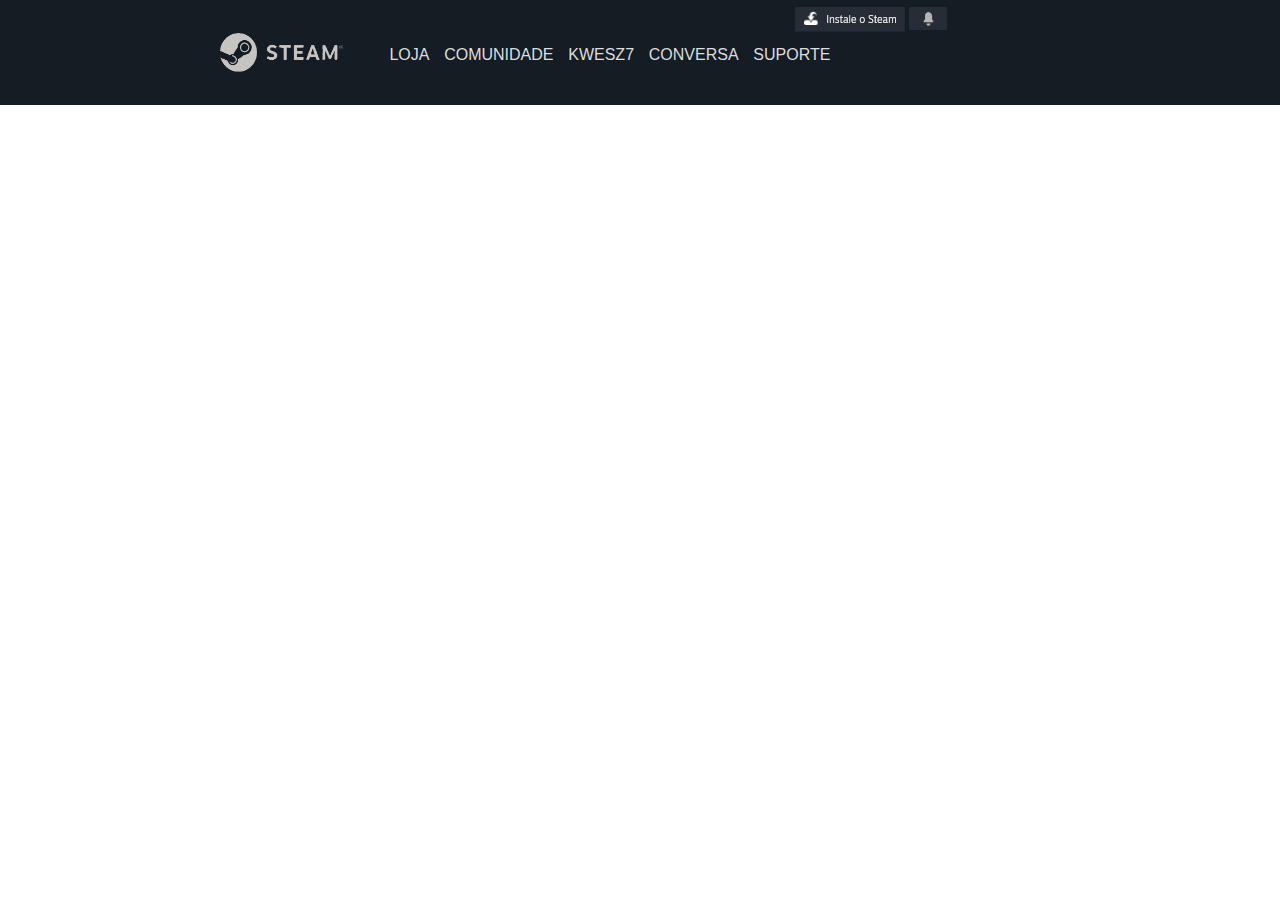
==== pagina_copia/index.html @ 0f434f86 "Add files via upload" ====
<!DOCTYPE html>
<html lang="en">

<head>
    <title>hollow kinght on steam</title>
    <meta charset="UTF-8">
    <meta name="viewport" content="width=device-width, initial-scale=1.0">
    <link rel="stylesheet" href="index.css">
    <link rel="icon" href="imagens/Steam_icon_logo.svg.png">
    <link href="https://fonts.cdnfonts.com/css/motiva-sans" rel="stylesheet">
</head>

<body>
    <div class="top-bar">
       <div class="menu">
        <a href="">LOJA</a>
        <a href="">COMUNIDADE</a>
        <a href="">KWESZ7</a>
        <a href="">CONVERSA</a>
        <a href="">SUPORTE</a>

       </div>
        <div class="logo">
           <img src="imagens/steam_logo-removebg-preview.png" alt="" >
        </div>
        <div class="iconinstall">
            <img src="imagens/instale_o_stema.png" alt="">
        </div>
        <div class="notifications">
            <img src="imagens/notifications.png" alt="">
        </div>
    </div >


</body>

</html>
---- pagina_copia/index.css ----
* {
    margin: 0;
    padding: 0;
    border-style: border-box;

}

.top-bar {
    margin: auto;
    background-color: #141c24;
    width: 100%;
    height: 105px;
    position: relative;
}

.top-bar .logo {
    position: absolute;
    top: 0;
    left: 15%;
    width: 14%;
    height: 105px;
    z-index: 5;
}

.top-bar .logo img {
    width: 100%;
    height: 100%;
}

.top-bar .menu {
    margin: auto;
    position: absolute;
    left: 30%;
    top: 44%;
    width: 42%;
}

.top-bar .menu a {
    padding: 1%;
    text-decoration: none;
    color: #dcdedf;
    font-family: 'Motiva Sans', sans-serif;
    font-size: 16px;
    font-weight: 500;
}

.top-bar .iconinstall {
    margin: auto;
    position: absolute; 
    width: 8.7%;
    height: 24%;
    z-index: 1;
    top: 7%;
    left: 62%;
    background-color: #dcdedf;
}

.top-bar .iconinstall img {
    width: 100%;
    height: 100%;
}
.top-bar .iconinstall img:hover {
    opacity: 0.7;
}
.top-bar .notifications {
    margin: auto;
    position: absolute; 
    width: 3%;
    height: 22%;
    z-index: 1;
    top: 7%;
    left: 71%;
}
.top-bar .notifications img {
    width: 100%;
    height: 100%;  
}
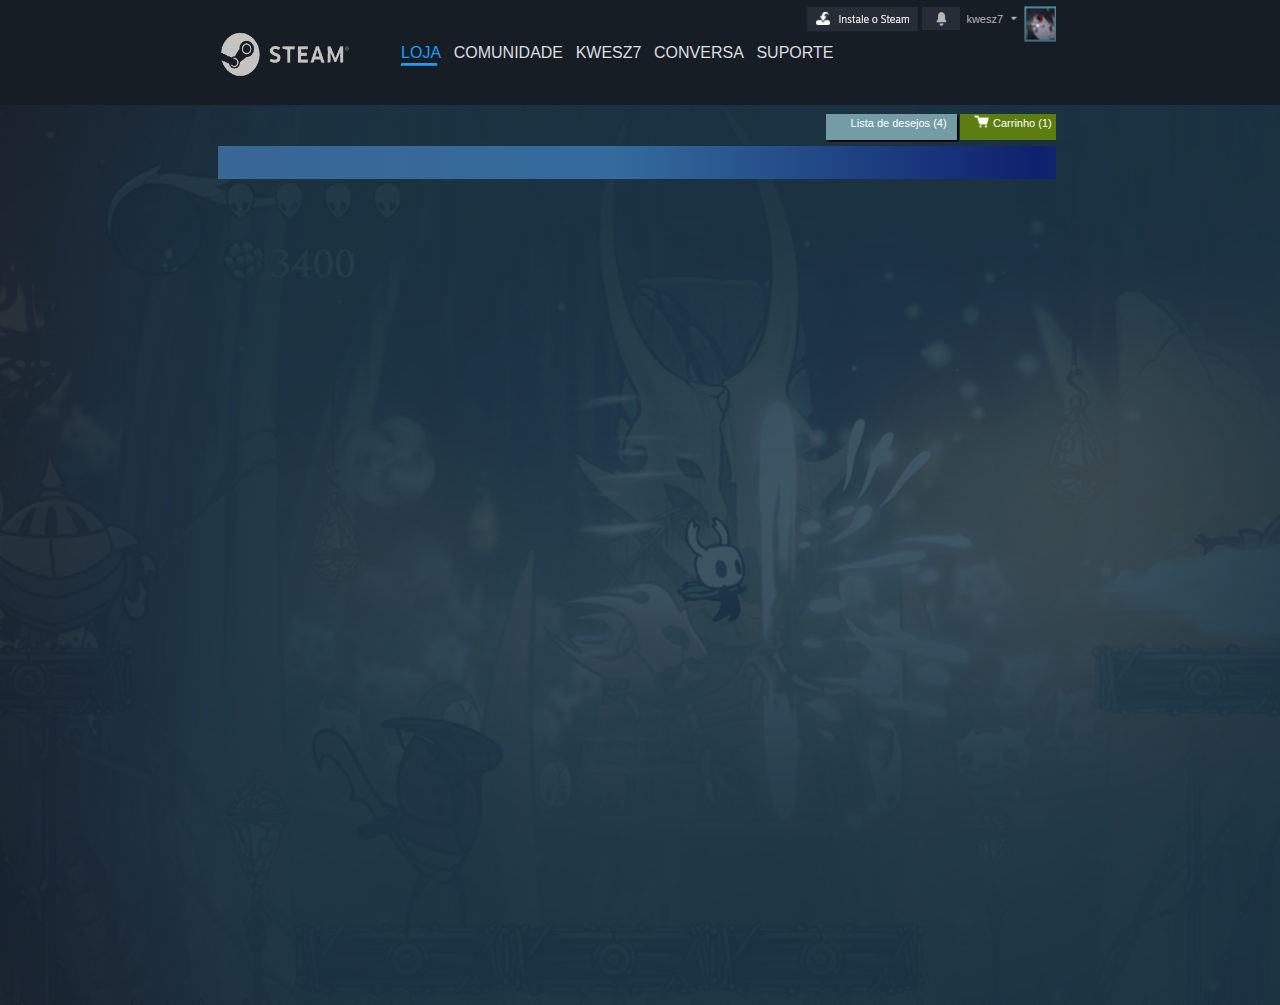
==== commit f19b61c0: "Add files via upload" ====
--- a/pagina_copia/index.html
+++ b/pagina_copia/index.html
@@ -12,16 +12,19 @@
 
 <body>
     <div class="top-bar">
-       <div class="menu">
-        <a href="">LOJA</a>
-        <a href="">COMUNIDADE</a>
-        <a href="">KWESZ7</a>
-        <a href="">CONVERSA</a>
-        <a href="">SUPORTE</a>
+        <div class="icon_azul">
+            <img src="imagens/icon_azul.png" alt="">
+        </div>
+        <div class="menu">
+            <span>LOJA</span>
+            <a href="">COMUNIDADE</a>
+            <a href="">KWESZ7</a>
+            <a href="">CONVERSA</a>
+            <a href="">SUPORTE</a>
 
-       </div>
+        </div>
         <div class="logo">
-           <img src="imagens/steam_logo-removebg-preview.png" alt="" >
+            <img src="imagens/steam_logo-removebg-preview.png" alt="">
         </div>
         <div class="iconinstall">
             <img src="imagens/instale_o_stema.png" alt="">
@@ -29,9 +32,39 @@
         <div class="notifications">
             <img src="imagens/notifications.png" alt="">
         </div>
-    </div >
+        <div class="nome">
+            <p>kwesz7</p>
+        </div>
+        <div class="treco">
+            <img src="imagens/treco-removebg-preview.png" alt="">
+        </div>
+        <div class="perfil">
+            <img src="imagens/perfil.png" alt="">
+        </div>
+    </div>
+    <div class="body">
+        <div class="list_desejo_hover">
+            <p>Lista de desejos (4)</p>
+        </div>
+        <div class="list_desejo">
+            <p>Lista de desejos (4)</p>
+        </div>
+        <div class="carrinho_hover">
 
+        </div>
+        <div class="carrinho">
+            <div class="carrinho_icon">
+                <img src="imagens/icon_carrinho.png" alt="">
+            </div>
+           
+            <p>Carrinho (1)</p>
+        </div>
+        <div class="head">
+            <div class="head_menu">
 
+            </div>
+        </div>
+    </div>
 </body>
 
 </html>--- a/pagina_copia/index.css
+++ b/pagina_copia/index.css
@@ -7,7 +7,7 @@
 
 .top-bar {
     margin: auto;
-    background-color: #141c24;
+    background-color: #171d25;
     width: 100%;
     height: 105px;
     position: relative;
@@ -15,28 +15,43 @@
 
 .top-bar .logo {
     position: absolute;
-    top: 0;
+    top: -4%;
     left: 15%;
-    width: 14%;
-    height: 105px;
+
+    width: 14.5%;
+    height: 139%;
     z-index: 5;
 }
 
 .top-bar .logo img {
     width: 100%;
-    height: 100%;
+    height: 80%;
+}
+
+.top-bar .icon_azul {
+    margin: auto;
+    position: absolute;
+    width: 5.8%;
+    height: 26.7%;
+    top: 55.5%;
+    left: 30.3%;
+}
+
+.top-bar .icon_azul img {
+    width: 100%;
+    height: 80%;
 }
 
 .top-bar .menu {
     margin: auto;
     position: absolute;
-    left: 30%;
-    top: 44%;
+    left: 31%;
+    top: 42%;
     width: 42%;
 }
 
 .top-bar .menu a {
-    padding: 1%;
+    padding: 0.8%;
     text-decoration: none;
     color: #dcdedf;
     font-family: 'Motiva Sans', sans-serif;
@@ -44,14 +59,27 @@
     font-weight: 500;
 }
 
+.top-bar .menu a:hover {
+    color: white;
+}
+
+.top-bar .menu span {
+    padding: 0.8%;
+    text-decoration: none;
+    font-family: 'Motiva Sans', sans-serif;
+    font-size: 16px;
+    font-weight: 500;
+    color: #1a9efd;
+}
+
 .top-bar .iconinstall {
     margin: auto;
-    position: absolute; 
+    position: absolute;
     width: 8.7%;
     height: 24%;
     z-index: 1;
     top: 7%;
-    left: 62%;
+    left: 63%;
     background-color: #dcdedf;
 }
 
@@ -59,19 +87,193 @@
     width: 100%;
     height: 100%;
 }
+
 .top-bar .iconinstall img:hover {
     opacity: 0.7;
 }
+
 .top-bar .notifications {
-    margin: auto;
-    position: absolute; 
+    background-color: white;
+    margin: auto;
+    position: absolute;
     width: 3%;
     height: 22%;
     z-index: 1;
     top: 7%;
-    left: 71%;
-}
+    left: 72%;
+}
+
 .top-bar .notifications img {
     width: 100%;
-    height: 100%;  
+    height: 100%;
+}
+
+.top-bar .notifications img:hover {
+    opacity: 0.7;
+}
+
+.top-bar .nome {
+    position: absolute;
+    top: 12%;
+    left: 75.5%;
+
+}
+
+.top-bar .nome p {
+    color: #B8B6B4;
+    font-family: 'Motiva Sans', sans-serif;
+    font-size: 11px;
+    font-weight: 400;
+}
+
+.top-bar .nome p:hover {
+    color: white;
+}
+
+.top-bar .treco {
+    position: absolute;
+    top: 8%;
+    left: 78.8%;
+    width: 0.7%;
+    height: 9%;
+}
+
+.top-bar .treco img {
+    width: 100%;
+    height: 100%;
+
+}
+
+.top-bar .perfil {
+    position: absolute;
+    top: 5%;
+    left: 80%;
+    width: 2.5%;
+    height: 35%;
+}
+
+.top-bar .perfil img {
+    width: 100%;
+    height: 100%;
+
+}
+
+.body {
+    margin: auto;
+    position: absolute;
+    width: 100%;
+    height: 100%;
+    background-image: url(imagens/background_hollow.png);
+    background-repeat: no-repeat;
+    background-size: cover;
+}
+
+.body .list_desejo {
+    margin: auto;
+    position: absolute;
+    top: 1%;
+    left: 64.5%;
+    width: 10.3%;
+    height: 2.9%;
+    background-color: #739ca6;
+    box-shadow: 0.1em 0.1em #000000;
+}
+
+.body .list_desejo:hover {
+    opacity: 0;
+}
+
+.body .list_desejo p {
+    padding-top: 3px;
+    padding-left: 25px;
+    font-family: Arial, Helvetica, sans-serif;
+    font-weight: 530;
+    font-size: 11px;
+    color: white;
+}
+
+.body .list_desejo_hover {
+    margin: auto;
+    position: absolute;
+    top: 1%;
+    left: 64.5%;
+    width: 10.3%;
+    height: 2.9%;
+    background-color: rgb(255, 255, 255);
+    background-color: linear-gradient(90deg, rgba(255, 255, 255, 1) -25%, rgba(255, 255, 255, 1) 23%, rgb(0, 0, 0) 63%, rgba(0, 0, 0, 1) 77%);
+}
+
+.body .list_desejo_hover p {
+    padding-top: 3px;
+    padding-left: 25px;
+    font-family: Arial, Helvetica, sans-serif;
+    font-weight: 530;
+    font-size: 11px;
+    color: black;
+}
+
+.body .carrinho {
+
+    margin: auto;
+    position: absolute;
+    top: 1%;
+    left: 75%;
+    width: 7.5%;
+    height: 2.9%;
+    z-index: 1;
+    background-color: #5c7e10;
+}
+
+.body .carrinho:hover {
+    opacity: 0.8;
+}
+
+.body .carrinho_hover {
+    margin: auto;
+    position: absolute;
+    top: 1%;
+    left: 75%;
+    width: 7.5%;
+    height: 2.9%;
+    background-color: #ffffff;
+}
+
+.body .carrinho p {
+    padding-top: 3px;
+    padding-left: 33px;
+    font-family: Arial, Helvetica, sans-serif;
+    font-weight: 530;
+    font-size: 11px;
+    color: rgb(255, 255, 255);
+}
+
+.body .carrinho_icon {
+    margin: auto;
+    top: -10px;
+    position: absolute;
+    top: 0%;
+    left: 15%;
+    width: 15px;
+    height: 23px;
+
+}
+
+.body .carrinho_icon img {
+    width: 100%;
+    height: 100%;
+}
+
+.body .head {
+    margin: auto;
+    position: absolute;
+    top: 4.5%;
+    left: 17%;
+    width: 65.5%;
+    height: 33px;
+    background: rgb(59, 99, 145);
+    background: linear-gradient(90deg, rgba(59, 99, 145, 1) -25%, rgba(52, 108, 157, 1) 47%, rgba(15, 33, 110, 1) 98%, rgba(16, 35, 111, 1) 99%);
+}
+
+.body head .head_menu {
+    opacity: 0;
 }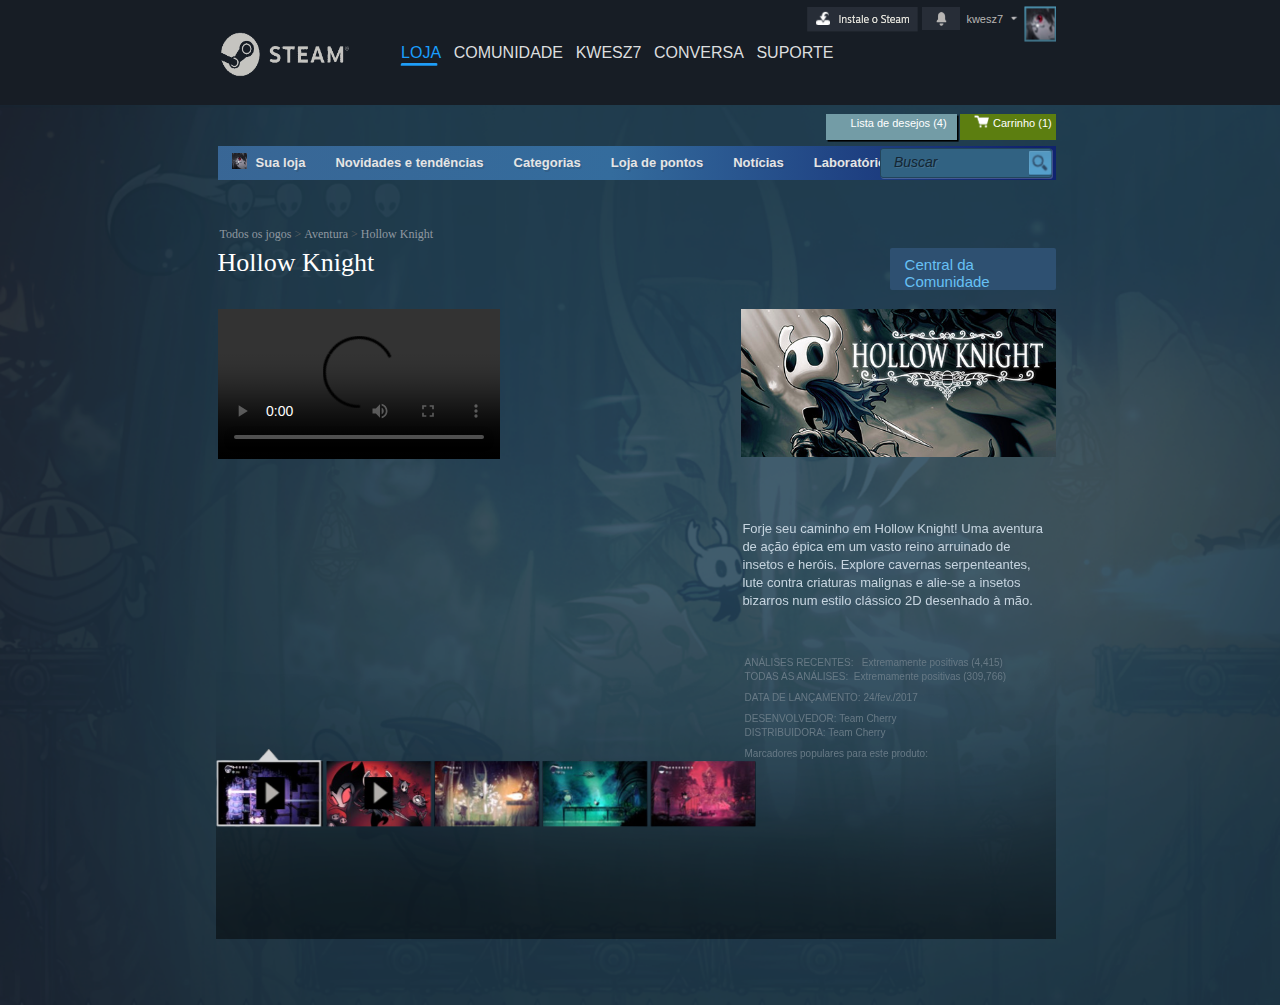
==== commit 0451ee9e: "Add files via upload" ====
--- a/pagina_copia/index.html
+++ b/pagina_copia/index.html
@@ -56,13 +56,76 @@
             <div class="carrinho_icon">
                 <img src="imagens/icon_carrinho.png" alt="">
             </div>
-           
+
             <p>Carrinho (1)</p>
         </div>
         <div class="head">
             <div class="head_menu">
+                <span>
+                    <div class="perfil_head"><img src="imagens/perfil_head.png"></div>
+                    <a href="">Sua loja</a>
+                </span>
+                <span><a href="">Novidades e tendências</a></span>
+                <span><a href="">Categorias</a></span>
+                <span><a href="">Loja de pontos</a></span>
+                <span><a href="">Notícias</a></span>
+                <span><a href="">Laboratório</a></span>
+            </div>
+            <div class="bar_buscar">
+                <input type="search" class="default" name="term" size="22" maxlength="64" autocomplete="off"
+                    placeholder="Buscar">
+                <div class="icon_bar_buscar">
+                    <img src="imagens/icon_bar_buscar.png" alt="">
+                </div>
+            </div>
+        </div>
+        <div class="descricao_top">
+            <span>Todos os jogos</span> >
+            <span> Aventura </span> >
+            <span> Hollow Knight</span>
+        </div>
+        <div class="nome_game">
+            <P>Hollow Knight</P>
+        </div>
+        <div class="central_comunidade">
+            <p>Central da Comunidade</p>
+        </div>
+        <div class="video">
+            <video controls>
+                <source src="videos/Hollow Knight - Release Trailer.mp4" type="video/mp4">
+            </video>
+        </div>
+        <div class="img_show">
+            <img src="imagens/img_show.jpg" alt="">
+        </div>
+        <div class="background_blur">
 
-            </div>
+        </div>
+        <div class="carrosel_img">
+            <img src="imagens/carrosel_imgs.png" alt="">
+        </div>
+
+        <div class="descrpition">
+            <p>Forje seu caminho em Hollow Knight! Uma aventura
+            </p>
+            <p> de ação épica em um vasto reino arruinado de </p>
+            <p> insetos e heróis. Explore cavernas serpenteantes,</p>
+            <p>lute
+                contra criaturas malignas e alie-se a insetos</p>
+            <p>bizarros num estilo clássico 2D desenhado à mão.</P>
+        </div>
+        <div class="descrpition2">
+            <p>ANÁLISES RECENTES: &nbsp;
+                <span> Extremamente positivas (4,415) </span></p>
+           <p> TODAS AS ANÁLISES:&nbsp;
+            <span> Extremamente positivas (309,766)</span></p>
+           <p class="es"> DATA DE LANÇAMENTO:
+            <span class="data">24/fev./2017</span></p>
+            <p>DESENVOLVEDOR:
+                <span class="hover">Team Cherry</span></p>
+          <p>  DISTRIBUIDORA:
+            <span class="hover">Team Cherry</span></p>
+            <p class="es">Marcadores populares para este produto:</p>
         </div>
     </div>
 </body>
--- a/pagina_copia/index.css
+++ b/pagina_copia/index.css
@@ -1,3 +1,16 @@
+::-webkit-scrollbar {
+    width: 14px;
+    background-color: #1b2838;
+}
+
+::-webkit-scrollbar-thumb {
+    width: 10px;
+    background-color: #434953;
+    border-radius: 10px;
+    border: 4px solid rgba(0, 0, 0, 0);
+    background-clip: padding-box;
+}
+
 * {
     margin: 0;
     padding: 0;
@@ -269,11 +282,239 @@
     top: 4.5%;
     left: 17%;
     width: 65.5%;
-    height: 33px;
+    height: 34px;
     background: rgb(59, 99, 145);
     background: linear-gradient(90deg, rgba(59, 99, 145, 1) -25%, rgba(52, 108, 157, 1) 47%, rgba(15, 33, 110, 1) 98%, rgba(16, 35, 111, 1) 99%);
 }
 
-.body head .head_menu {
-    opacity: 0;
+.body .head .head_menu {
+    margin: auto;
+    position: absolute;
+    height: 100%;
+    top: 7px;
+    left: 28px;
+
+
+}
+
+.body .head .head_menu span {
+    padding-top: 7px;
+
+    padding-bottom: 7px;
+    width: 100%;
+    height: 30px;
+    text-shadow: 0.1em 0.1em rgba(42, 42, 42, 0.168);
+}
+
+.body .head .head_menu span:hover {
+    background: rgb(47, 125, 190);
+    background: linear-gradient(90deg, rgba(47, 125, 190, 1) -25%, rgba(50, 117, 175, 1) 0%, rgba(48, 122, 184, 0) 85%, rgba(48, 122, 184, 0) 98%);
+}
+
+.body .head .head_menu a {
+    text-decoration: none;
+    color: #E5E5E5;
+    font-family: Arial, Helvetica, sans-serif;
+    font-size: 13px;
+    font-weight: 700;
+    padding-top: 20px;
+    padding-left: 10px;
+    padding-right: 16px;
+}
+
+.body .head .head_menu .perfil_head {
+    position: absolute;
+    width: 3.7%;
+    height: 76%;
+    left: -2%;
+    top: 0px;
+}
+
+.body .head .head_menu .perfil_head img {
+    width: 14.1px;
+    height: 16px;
+}
+
+.body .head .bar_buscar {
+    position: absolute;
+    width: 20.5%;
+    height: 30%;
+    left: 79%;
+    top: 2px;
+    color: #a6a5a2;
+}
+
+.body .head .bar_buscar input::placeholder {
+    color: #142633;
+    font-size: 14px;
+    margin-top: 2px;
+    font-weight: 300;
+}
+
+.body .head .bar_buscar input {
+    border-radius: 3px;
+    border: 1px solid #22445b;
+    width: 100%;
+    height: 30px;
+    background-color: #316282;
+    box-shadow: 1px 1px 0px rgba(255, 255, 255, 0.2);
+}
+
+.body .head .bar_buscar input.default {
+    font-style: italic;
+    text-shadow: 1px 1px 0px rgba(255, 255, 255, 0.1);
+    font-family: Arial, Helvetica, sans-serif;
+    padding-inline: 13px;
+}
+
+.body .head .bar_buscar .icon_bar_buscar {
+    position: absolute;
+    width: 13%;
+    border: 1px solid 65a5cc;
+    height: 26px;
+    left: 87%;
+    top: 2px;
+    cursor: text;
+
+}
+
+.body .head .bar_buscar img {
+    width: 100%;
+    height: 100%;
+
+}
+
+.body .descricao_top {
+    position: absolute;
+    color: #636363;
+    font-family: 'motiva sans', 'sans-serif';
+    font-size: 12px;
+    font-weight: 100;
+    left: 17%;
+    top: 13.5%;
+    padding-left: 2px;
+}
+
+.body .descricao_top span {
+    color: #8f98a0;
+    font-weight: 400;
+    font-family: 'motiva sans', 'sans-serif';
+    font-size: 12px;
+}
+
+.body .descricao_top span:hover {
+    color: white;
+}
+
+.body .nome_game {
+    position: absolute;
+    font-family: 'motiva sans', 'sans-serif';
+    font-size: 26px;
+    color: white;
+    top: 15.9%;
+    left: 17%;
+}
+
+.body .central_comunidade {
+    margin: auto;
+    position: absolute;
+    top: 15.9%;
+    right: 17.5%;
+    width: 13%;
+    height: 4.7%;
+    z-index: 1;
+    background-color: #2e5071;
+    border-radius: 2px;
+}
+
+.body .central_comunidade p {
+    padding-top: 8px;
+    padding-left: 15px;
+    color: #67c1f5;
+    font-family: Arial, Helvetica, sans-serif;
+    font-size: 15px;
+    font-weight: 500;
+}
+
+
+.body .video {
+    position: absolute;
+    left: 17%;
+    top: 22.7%;
+}
+
+.body .video video {
+    width: 94%;
+    cursor: pointer;
+}
+
+.body .img_show {
+    position: absolute;
+    right: 17.5%;
+    top: 22.7%;
+}
+
+.body .img_show img {
+    position: relative;
+    width: 315px;
+}
+
+.body .background_blur {
+    background-image: url(imagens/background_blur.png);
+    position: absolute;
+    background-repeat: no-repeat;
+    background-size: cover;
+    top: 22.7%;
+    right: 17.5%;
+    width: 65.6%;
+    height: 70%;
+    opacity: 0.6;
+}
+
+.body .carrosel_img {
+    position: absolute;
+    left: 14%;
+    top: 71%;
+    width: 45.7%;
+    height: 24px;
+    z-index: 3;
+    /* background-image: url(imagens/carrosel_imgs.png);
+    background-repeat: no-repeat;
+    background-size: cover; */
+}
+
+.body .carrosel_img img {
+    width: 100%;
+    height: 92px;
+}
+
+
+.body .descrpition {
+    position: absolute;
+    right: 18.4%;
+    top: 46%;
+
+}
+
+.body .descrpition p {
+    font-family: Arial, Helvetica, sans-serif;
+    color: #c6d4df;
+    font-size: 13px;
+    padding: 1.5px;
+}
+.body .descrpition2  {
+    position: absolute;
+    right: 21.4%;
+    top: 61%;
+    font-family: Arial, Helvetica, sans-serif;
+    color: #677985;
+    font-size: 10px;
+
+}
+.body .descrpition2 p {
+    margin-top: 3px;
+}
+.body .descrpition2 .es {
+    margin-top: 10px;
+    margin-bottom: 10px;
 }